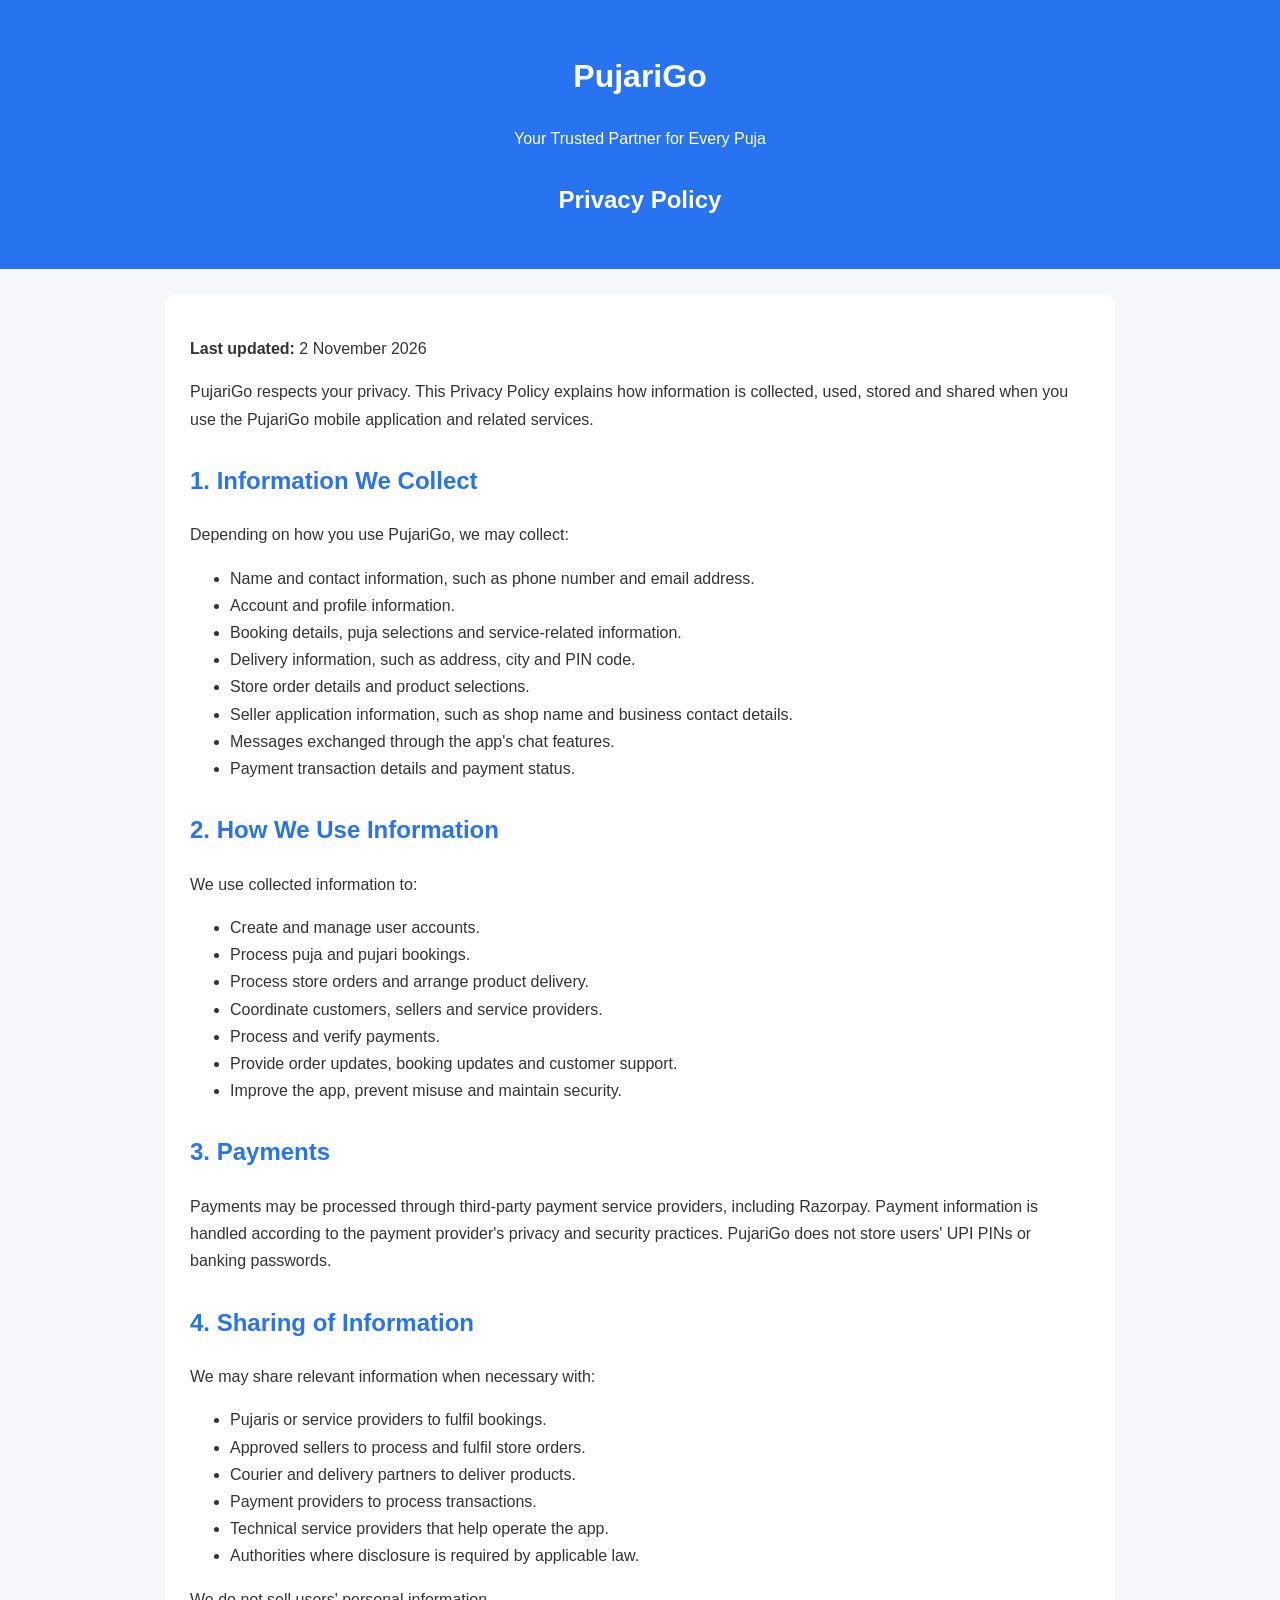
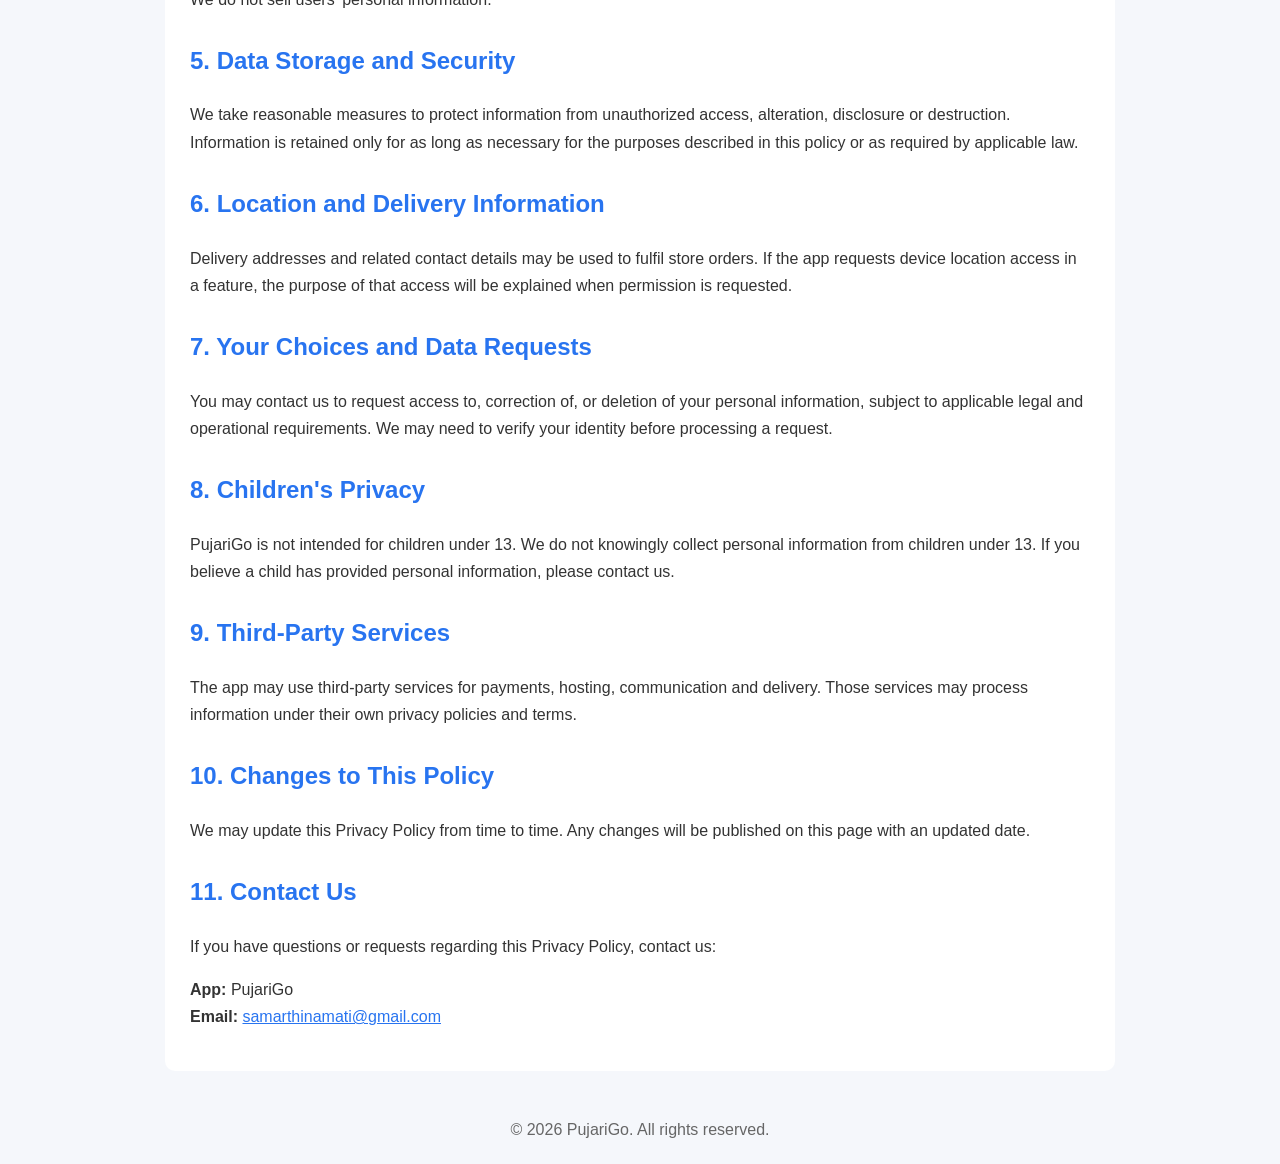
==== privacy-policy.html @ 0d71ebbb "Create privacy-policy.html" ====
<!DOCTYPE html>
<html lang="en">
<head>
  <meta charset="UTF-8">
  <meta name="viewport" content="width=device-width, initial-scale=1.0">
  <title>Privacy Policy - PujariGo</title>
  <meta name="description" content="Privacy Policy for the PujariGo application and services.">
  <style>
    body {
      font-family: Arial, sans-serif;
      line-height: 1.7;
      margin: 0;
      background: #f5f7fb;
      color: #333;
    }
    header {
      background: #2874f0;
      color: white;
      text-align: center;
      padding: 28px 15px;
    }
    main {
      max-width: 900px;
      margin: 25px auto;
      padding: 25px;
      background: white;
      border-radius: 10px;
    }
    h2 { color: #2874f0; margin-top: 28px; }
    a { color: #2874f0; }
    footer {
      text-align: center;
      padding: 20px;
      color: #666;
    }
  </style>
</head>
<body>

<header>
  <h1>PujariGo</h1>
  <p>Your Trusted Partner for Every Puja</p>
  <h2 style="color:white;">Privacy Policy</h2>
</header>

<main>
  <p><strong>Last updated:</strong> 2 November 2026</p>

  <p>
    PujariGo respects your privacy. This Privacy Policy explains how
    information is collected, used, stored and shared when you use the
    PujariGo mobile application and related services.
  </p>

  <h2>1. Information We Collect</h2>
  <p>Depending on how you use PujariGo, we may collect:</p>
  <ul>
    <li>Name and contact information, such as phone number and email address.</li>
    <li>Account and profile information.</li>
    <li>Booking details, puja selections and service-related information.</li>
    <li>Delivery information, such as address, city and PIN code.</li>
    <li>Store order details and product selections.</li>
    <li>Seller application information, such as shop name and business contact details.</li>
    <li>Messages exchanged through the app's chat features.</li>
    <li>Payment transaction details and payment status.</li>
  </ul>

  <h2>2. How We Use Information</h2>
  <p>We use collected information to:</p>
  <ul>
    <li>Create and manage user accounts.</li>
    <li>Process puja and pujari bookings.</li>
    <li>Process store orders and arrange product delivery.</li>
    <li>Coordinate customers, sellers and service providers.</li>
    <li>Process and verify payments.</li>
    <li>Provide order updates, booking updates and customer support.</li>
    <li>Improve the app, prevent misuse and maintain security.</li>
  </ul>

  <h2>3. Payments</h2>
  <p>
    Payments may be processed through third-party payment service providers,
    including Razorpay. Payment information is handled according to the
    payment provider's privacy and security practices. PujariGo does not
    store users' UPI PINs or banking passwords.
  </p>

  <h2>4. Sharing of Information</h2>
  <p>
    We may share relevant information when necessary with:
  </p>
  <ul>
    <li>Pujaris or service providers to fulfil bookings.</li>
    <li>Approved sellers to process and fulfil store orders.</li>
    <li>Courier and delivery partners to deliver products.</li>
    <li>Payment providers to process transactions.</li>
    <li>Technical service providers that help operate the app.</li>
    <li>Authorities where disclosure is required by applicable law.</li>
  </ul>
  <p>
    We do not sell users' personal information.
  </p>

  <h2>5. Data Storage and Security</h2>
  <p>
    We take reasonable measures to protect information from unauthorized
    access, alteration, disclosure or destruction. Information is retained
    only for as long as necessary for the purposes described in this policy
    or as required by applicable law.
  </p>

  <h2>6. Location and Delivery Information</h2>
  <p>
    Delivery addresses and related contact details may be used to fulfil
    store orders. If the app requests device location access in a feature,
    the purpose of that access will be explained when permission is requested.
  </p>

  <h2>7. Your Choices and Data Requests</h2>
  <p>
    You may contact us to request access to, correction of, or deletion of
    your personal information, subject to applicable legal and operational
    requirements. We may need to verify your identity before processing
    a request.
  </p>

  <h2>8. Children's Privacy</h2>
  <p>
    PujariGo is not intended for children under 13. We do not knowingly
    collect personal information from children under 13. If you believe
    a child has provided personal information, please contact us.
  </p>

  <h2>9. Third-Party Services</h2>
  <p>
    The app may use third-party services for payments, hosting, communication
    and delivery. Those services may process information under their own
    privacy policies and terms.
  </p>

  <h2>10. Changes to This Policy</h2>
  <p>
    We may update this Privacy Policy from time to time. Any changes will
    be published on this page with an updated date.
  </p>

  <h2>11. Contact Us</h2>
  <p>
    If you have questions or requests regarding this Privacy Policy,
    contact us:
  </p>
  <p>
    <strong>App:</strong> PujariGo<br>
    <strong>Email:</strong>
    <a href="mailto:samarthinamati@gmail.com">samarthinamati@gmail.com</a>
  </p>
</main>

<footer>
  © 2026 PujariGo. All rights reserved.
</footer>

</body>
</html>
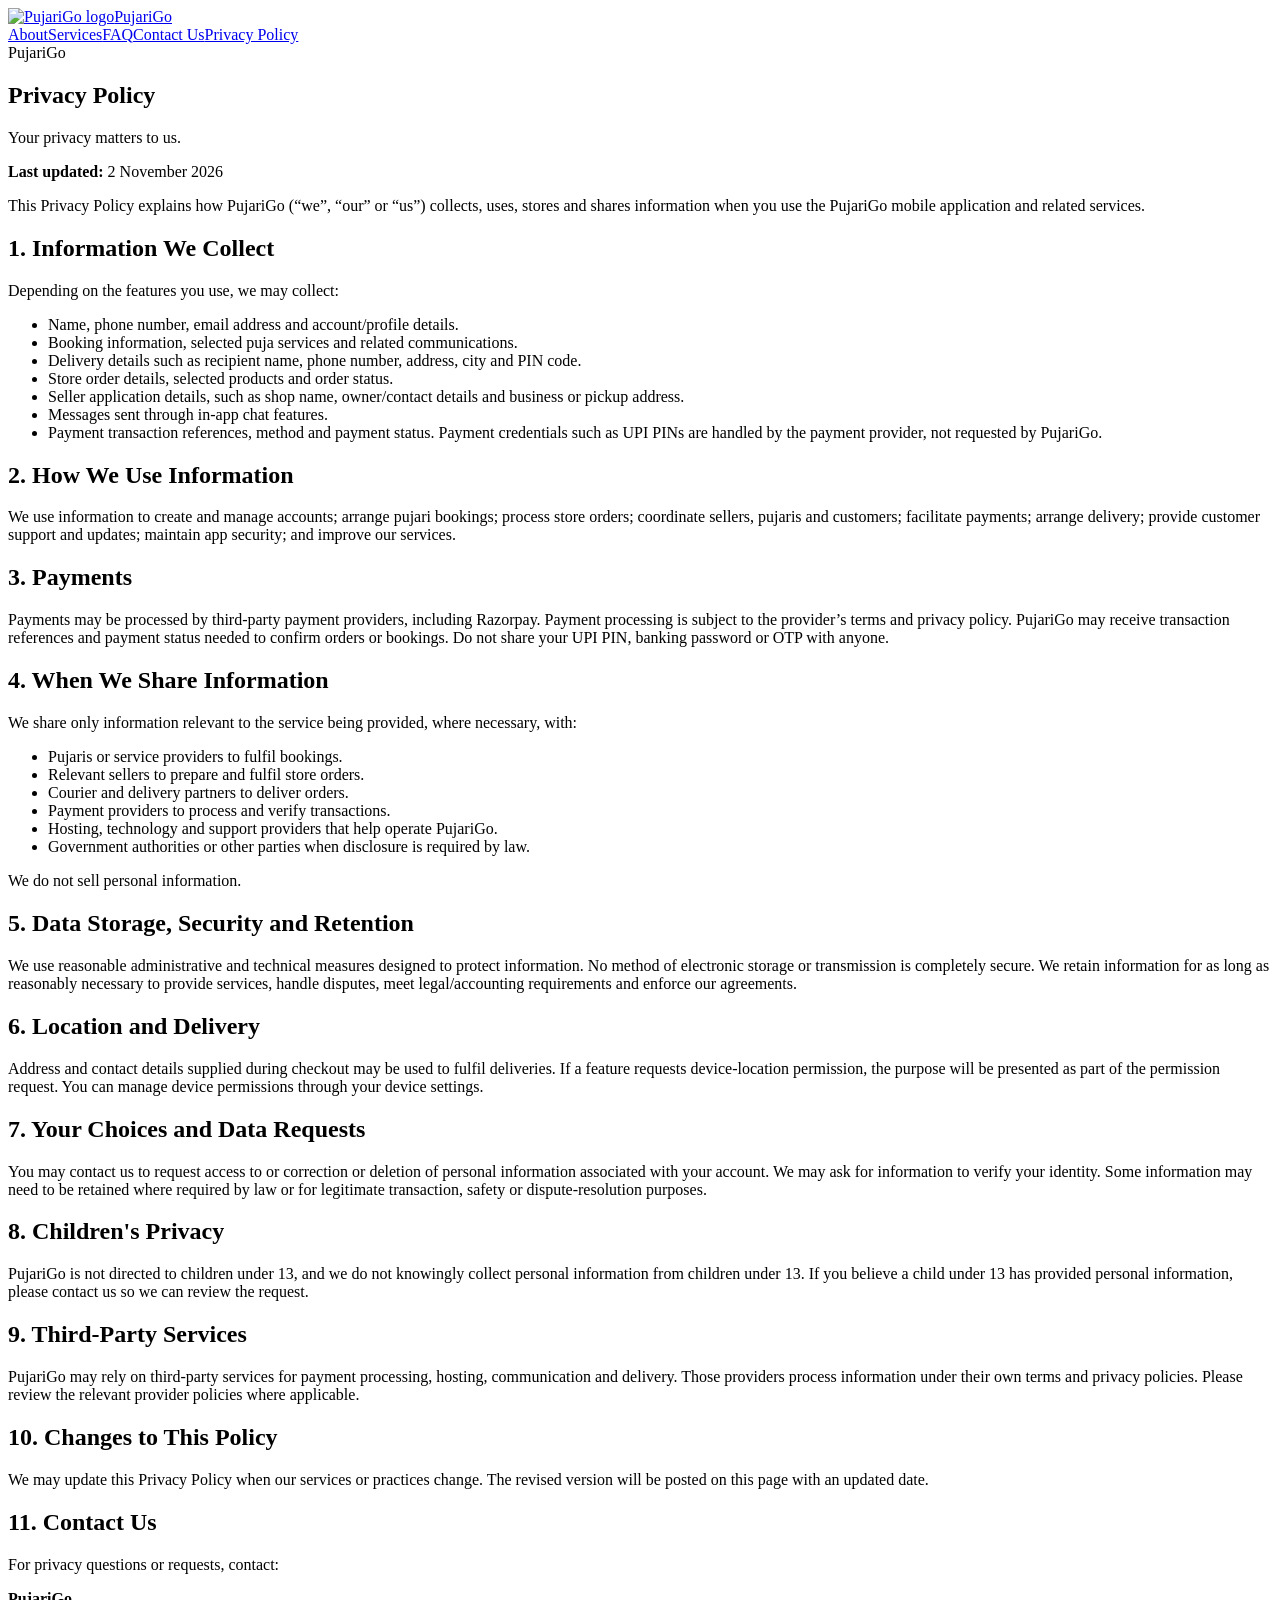
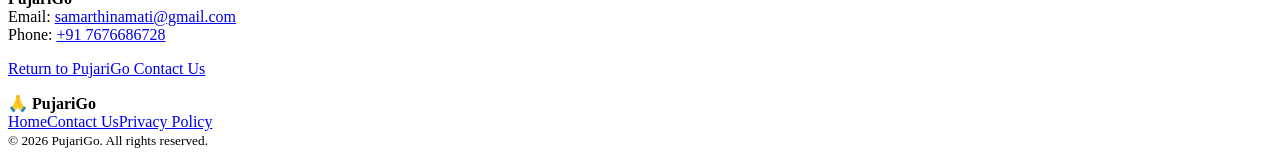
==== commit c8c8fde0: "Add files via upload" ====
--- a/privacy-policy.html
+++ b/privacy-policy.html
@@ -1,4 +1,3 @@
-
 <!DOCTYPE html>
 <html lang="en">
 <head>
@@ -6,160 +5,58 @@
   <meta name="viewport" content="width=device-width, initial-scale=1.0">
   <title>Privacy Policy - PujariGo</title>
   <meta name="description" content="Privacy Policy for the PujariGo application and services.">
-  <style>
-    body {
-      font-family: Arial, sans-serif;
-      line-height: 1.7;
-      margin: 0;
-      background: #f5f7fb;
-      color: #333;
-    }
-    header {
-      background: #2874f0;
-      color: white;
-      text-align: center;
-      padding: 28px 15px;
-    }
-    main {
-      max-width: 900px;
-      margin: 25px auto;
-      padding: 25px;
-      background: white;
-      border-radius: 10px;
-    }
-    h2 { color: #2874f0; margin-top: 28px; }
-    a { color: #2874f0; }
-    footer {
-      text-align: center;
-      padding: 20px;
-      color: #666;
-    }
-  </style>
+  <link rel="stylesheet" href="styles.css">
 </head>
 <body>
-
-<header>
-  <h1>PujariGo</h1>
-  <p>Your Trusted Partner for Every Puja</p>
-  <h2 style="color:white;">Privacy Policy</h2>
+<header class="site-header">
+  <div class="nav-wrap">
+    <a class="brand" href="index.html"><img class="brand-mark" src="https://contact-website-private-policy-contact.onrender.com/logo.png" alt="PujariGo logo"><span>PujariGo</span></a>
+    <nav class="nav-links" aria-label="Main navigation"><a href="index.html#about">About</a><a href="index.html#services">Services</a><a href="index.html#faq">FAQ</a><a href="index.html#contact">Contact Us</a><a href="privacy-policy.html" aria-current="page">Privacy Policy</a></nav>
+  </div>
 </header>
-
-<main>
+<section class="hero policy-hero"><div class="eyebrow">PujariGo</div><h1>Privacy Policy</h1><p>Your privacy matters to us.</p></section>
+<main class="policy-main">
   <p><strong>Last updated:</strong> 2 November 2026</p>
-
-  <p>
-    PujariGo respects your privacy. This Privacy Policy explains how
-    information is collected, used, stored and shared when you use the
-    PujariGo mobile application and related services.
-  </p>
+  <p>This Privacy Policy explains how PujariGo (“we”, “our” or “us”) collects, uses, stores and shares information when you use the PujariGo mobile application and related services.</p>
 
   <h2>1. Information We Collect</h2>
-  <p>Depending on how you use PujariGo, we may collect:</p>
-  <ul>
-    <li>Name and contact information, such as phone number and email address.</li>
-    <li>Account and profile information.</li>
-    <li>Booking details, puja selections and service-related information.</li>
-    <li>Delivery information, such as address, city and PIN code.</li>
-    <li>Store order details and product selections.</li>
-    <li>Seller application information, such as shop name and business contact details.</li>
-    <li>Messages exchanged through the app's chat features.</li>
-    <li>Payment transaction details and payment status.</li>
-  </ul>
+  <p>Depending on the features you use, we may collect:</p>
+  <ul><li>Name, phone number, email address and account/profile details.</li><li>Booking information, selected puja services and related communications.</li><li>Delivery details such as recipient name, phone number, address, city and PIN code.</li><li>Store order details, selected products and order status.</li><li>Seller application details, such as shop name, owner/contact details and business or pickup address.</li><li>Messages sent through in-app chat features.</li><li>Payment transaction references, method and payment status. Payment credentials such as UPI PINs are handled by the payment provider, not requested by PujariGo.</li></ul>
 
   <h2>2. How We Use Information</h2>
-  <p>We use collected information to:</p>
-  <ul>
-    <li>Create and manage user accounts.</li>
-    <li>Process puja and pujari bookings.</li>
-    <li>Process store orders and arrange product delivery.</li>
-    <li>Coordinate customers, sellers and service providers.</li>
-    <li>Process and verify payments.</li>
-    <li>Provide order updates, booking updates and customer support.</li>
-    <li>Improve the app, prevent misuse and maintain security.</li>
-  </ul>
+  <p>We use information to create and manage accounts; arrange pujari bookings; process store orders; coordinate sellers, pujaris and customers; facilitate payments; arrange delivery; provide customer support and updates; maintain app security; and improve our services.</p>
 
   <h2>3. Payments</h2>
-  <p>
-    Payments may be processed through third-party payment service providers,
-    including Razorpay. Payment information is handled according to the
-    payment provider's privacy and security practices. PujariGo does not
-    store users' UPI PINs or banking passwords.
-  </p>
+  <p>Payments may be processed by third-party payment providers, including Razorpay. Payment processing is subject to the provider’s terms and privacy policy. PujariGo may receive transaction references and payment status needed to confirm orders or bookings. Do not share your UPI PIN, banking password or OTP with anyone.</p>
 
-  <h2>4. Sharing of Information</h2>
-  <p>
-    We may share relevant information when necessary with:
-  </p>
-  <ul>
-    <li>Pujaris or service providers to fulfil bookings.</li>
-    <li>Approved sellers to process and fulfil store orders.</li>
-    <li>Courier and delivery partners to deliver products.</li>
-    <li>Payment providers to process transactions.</li>
-    <li>Technical service providers that help operate the app.</li>
-    <li>Authorities where disclosure is required by applicable law.</li>
-  </ul>
-  <p>
-    We do not sell users' personal information.
-  </p>
+  <h2>4. When We Share Information</h2>
+  <p>We share only information relevant to the service being provided, where necessary, with:</p>
+  <ul><li>Pujaris or service providers to fulfil bookings.</li><li>Relevant sellers to prepare and fulfil store orders.</li><li>Courier and delivery partners to deliver orders.</li><li>Payment providers to process and verify transactions.</li><li>Hosting, technology and support providers that help operate PujariGo.</li><li>Government authorities or other parties when disclosure is required by law.</li></ul>
+  <p>We do not sell personal information.</p>
 
-  <h2>5. Data Storage and Security</h2>
-  <p>
-    We take reasonable measures to protect information from unauthorized
-    access, alteration, disclosure or destruction. Information is retained
-    only for as long as necessary for the purposes described in this policy
-    or as required by applicable law.
-  </p>
+  <h2>5. Data Storage, Security and Retention</h2>
+  <p>We use reasonable administrative and technical measures designed to protect information. No method of electronic storage or transmission is completely secure. We retain information for as long as reasonably necessary to provide services, handle disputes, meet legal/accounting requirements and enforce our agreements.</p>
 
-  <h2>6. Location and Delivery Information</h2>
-  <p>
-    Delivery addresses and related contact details may be used to fulfil
-    store orders. If the app requests device location access in a feature,
-    the purpose of that access will be explained when permission is requested.
-  </p>
+  <h2>6. Location and Delivery</h2>
+  <p>Address and contact details supplied during checkout may be used to fulfil deliveries. If a feature requests device-location permission, the purpose will be presented as part of the permission request. You can manage device permissions through your device settings.</p>
 
   <h2>7. Your Choices and Data Requests</h2>
-  <p>
-    You may contact us to request access to, correction of, or deletion of
-    your personal information, subject to applicable legal and operational
-    requirements. We may need to verify your identity before processing
-    a request.
-  </p>
+  <p>You may contact us to request access to or correction or deletion of personal information associated with your account. We may ask for information to verify your identity. Some information may need to be retained where required by law or for legitimate transaction, safety or dispute-resolution purposes.</p>
 
   <h2>8. Children's Privacy</h2>
-  <p>
-    PujariGo is not intended for children under 13. We do not knowingly
-    collect personal information from children under 13. If you believe
-    a child has provided personal information, please contact us.
-  </p>
+  <p>PujariGo is not directed to children under 13, and we do not knowingly collect personal information from children under 13. If you believe a child under 13 has provided personal information, please contact us so we can review the request.</p>
 
   <h2>9. Third-Party Services</h2>
-  <p>
-    The app may use third-party services for payments, hosting, communication
-    and delivery. Those services may process information under their own
-    privacy policies and terms.
-  </p>
+  <p>PujariGo may rely on third-party services for payment processing, hosting, communication and delivery. Those providers process information under their own terms and privacy policies. Please review the relevant provider policies where applicable.</p>
 
   <h2>10. Changes to This Policy</h2>
-  <p>
-    We may update this Privacy Policy from time to time. Any changes will
-    be published on this page with an updated date.
-  </p>
+  <p>We may update this Privacy Policy when our services or practices change. The revised version will be posted on this page with an updated date.</p>
 
   <h2>11. Contact Us</h2>
-  <p>
-    If you have questions or requests regarding this Privacy Policy,
-    contact us:
-  </p>
-  <p>
-    <strong>App:</strong> PujariGo<br>
-    <strong>Email:</strong>
-    <a href="mailto:samarthinamati@gmail.com">samarthinamati@gmail.com</a>
-  </p>
+  <p>For privacy questions or requests, contact:</p>
+  <p><strong>PujariGo</strong><br>Email: <a href="mailto:samarthinamati@gmail.com">samarthinamati@gmail.com</a><br>Phone: <a href="tel:+917676686728">+91 7676686728</a></p>
+  <p><a href="index.html">Return to PujariGo Contact Us</a></p>
 </main>
-
-<footer>
-  © 2026 PujariGo. All rights reserved.
-</footer>
-
+<footer class="site-footer"><strong>🙏 PujariGo</strong><div class="footer-links"><a href="index.html">Home</a><a href="index.html#contact">Contact Us</a><a href="privacy-policy.html">Privacy Policy</a></div><small>© 2026 PujariGo. All rights reserved.</small></footer>
 </body>
 </html>
